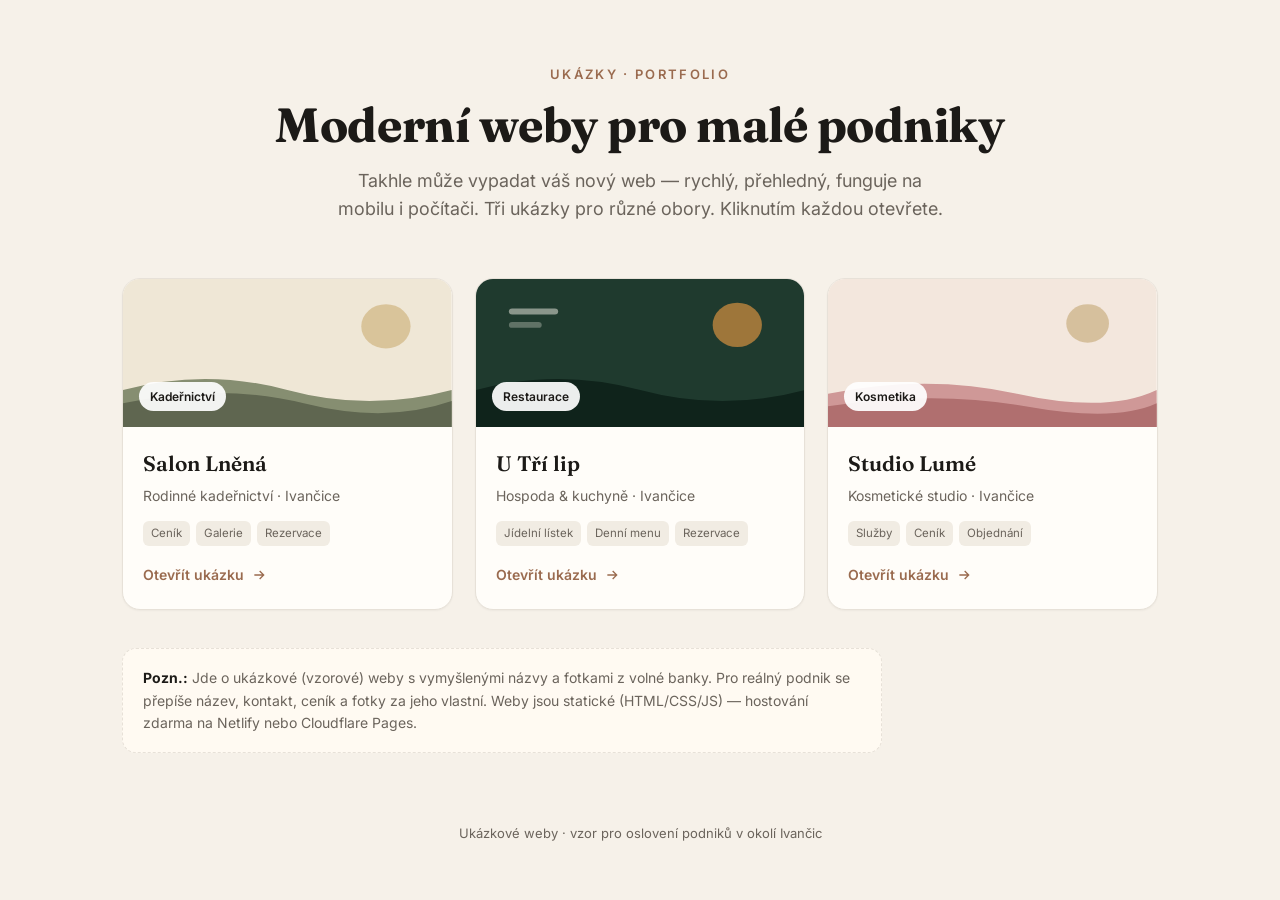
==== index.html @ eddeaa89 "Ukázkové weby: kadeřnictví, restaurace, kosmetika" ====
<!doctype html>
<html lang="cs">
<head>
<meta charset="utf-8">
<meta name="viewport" content="width=device-width,initial-scale=1">
<title>Ukázkové weby — moderní weby pro malé podniky</title>
<link rel="preconnect" href="https://fonts.googleapis.com">
<link rel="preconnect" href="https://fonts.gstatic.com" crossorigin>
<link href="https://fonts.googleapis.com/css2?family=Fraunces:opsz,wght@9..144,400;9..144,600;9..144,700&family=Inter:wght@400;500;600&display=swap" rel="stylesheet">
<style>
  :root{
    --ink:#1c1a17; --muted:#6b645c; --line:#e7e1d8;
    --bg:#f6f1e9; --card:#fffdf9; --accent:#9a6b4f;
  }
  *{box-sizing:border-box}
  body{margin:0;font-family:Inter,system-ui,Segoe UI,Arial,sans-serif;color:var(--ink);
    background:var(--bg);line-height:1.6;-webkit-font-smoothing:antialiased}
  .wrap{max-width:1080px;margin:0 auto;padding:0 22px}

  header{padding:64px 0 36px;text-align:center}
  .eyebrow{font-size:13px;letter-spacing:.18em;text-transform:uppercase;color:var(--accent);font-weight:600;margin:0 0 14px}
  h1{font-family:Fraunces,Georgia,serif;font-weight:700;font-size:clamp(30px,5vw,48px);line-height:1.08;margin:0 0 16px;letter-spacing:-.01em}
  .lead{max-width:620px;margin:0 auto;color:var(--muted);font-size:clamp(16px,2vw,18px)}

  .grid{display:grid;grid-template-columns:repeat(3,1fr);gap:22px;padding:18px 0 8px}
  @media(max-width:880px){.grid{grid-template-columns:1fr;max-width:460px;margin:0 auto}}

  .card{background:var(--card);border:1px solid var(--line);border-radius:18px;overflow:hidden;
    display:flex;flex-direction:column;text-decoration:none;color:inherit;
    box-shadow:0 1px 2px rgba(0,0,0,.04);transition:transform .18s ease,box-shadow .18s ease}
  .card:hover{transform:translateY(-4px);box-shadow:0 14px 30px rgba(0,0,0,.10)}
  .thumb{height:148px;position:relative;display:flex;align-items:flex-end;padding:16px}
  .thumb svg{position:absolute;inset:0;width:100%;height:100%}
  .tag{position:relative;z-index:1;background:rgba(255,255,255,.92);color:#1c1a17;
    font-size:12px;font-weight:600;padding:5px 11px;border-radius:999px}
  .body{padding:20px 20px 22px}
  .body h2{font-family:Fraunces,Georgia,serif;font-weight:600;font-size:21px;margin:0 0 4px}
  .body .sub{color:var(--muted);font-size:14px;margin:0 0 14px}
  .meta{display:flex;flex-wrap:wrap;gap:6px;margin-bottom:16px}
  .chip{font-size:11.5px;color:var(--muted);background:#f1ece3;border-radius:6px;padding:3px 8px}
  .open{display:inline-flex;align-items:center;gap:7px;font-weight:600;font-size:14px;color:var(--accent)}
  .open svg{width:16px;height:16px}

  .note{margin:30px 0 70px;padding:18px 20px;border:1px dashed var(--line);border-radius:14px;
    background:#fffaf2;color:var(--muted);font-size:14px;max-width:760px}
  .note b{color:var(--ink)}
  footer{padding:0 0 50px;text-align:center;color:var(--muted);font-size:13px}
</style>
</head>
<body>
<div class="wrap">
  <header>
    <p class="eyebrow">Ukázky · Portfolio</p>
    <h1>Moderní weby pro malé podniky</h1>
    <p class="lead">Takhle může vypadat váš nový web — rychlý, přehledný, funguje na mobilu
      i počítači. Tři ukázky pro různé obory. Kliknutím každou otevřete.</p>
  </header>

  <div class="grid">

    <!-- KADEŘNICTVÍ -->
    <a class="card" href="kadernictvi/index.html">
      <div class="thumb">
        <svg viewBox="0 0 400 200" preserveAspectRatio="none" xmlns="http://www.w3.org/2000/svg">
          <rect width="400" height="200" fill="#efe7d6"/>
          <path d="M0 150 Q100 120 200 150 T400 150 V200 H0 Z" fill="#7c8466" opacity=".9"/>
          <path d="M0 168 Q120 140 220 168 T400 165 V200 H0 Z" fill="#5f6650"/>
          <circle cx="320" cy="64" r="30" fill="#c9a86a" opacity=".55"/>
        </svg>
        <span class="tag">Kadeřnictví</span>
      </div>
      <div class="body">
        <h2>Salon Lněná</h2>
        <p class="sub">Rodinné kadeřnictví · Ivančice</p>
        <div class="meta"><span class="chip">Ceník</span><span class="chip">Galerie</span><span class="chip">Rezervace</span></div>
        <span class="open">Otevřít ukázku
          <svg viewBox="0 0 24 24" fill="none" stroke="currentColor" stroke-width="2"><path d="M5 12h14M13 6l6 6-6 6"/></svg>
        </span>
      </div>
    </a>

    <!-- RESTAURACE -->
    <a class="card" href="restaurace/index.html">
      <div class="thumb">
        <svg viewBox="0 0 400 200" preserveAspectRatio="none" xmlns="http://www.w3.org/2000/svg">
          <rect width="400" height="200" fill="#1f3a2e"/>
          <path d="M0 150 Q100 120 200 150 T400 150 V200 H0 Z" fill="#0f231b"/>
          <circle cx="318" cy="62" r="30" fill="#c98a3e" opacity=".75"/>
          <rect x="40" y="40" width="60" height="8" rx="4" fill="#f6f1e7" opacity=".5"/>
          <rect x="40" y="58" width="40" height="8" rx="4" fill="#f6f1e7" opacity=".3"/>
        </svg>
        <span class="tag">Restaurace</span>
      </div>
      <div class="body">
        <h2>U Tří lip</h2>
        <p class="sub">Hospoda &amp; kuchyně · Ivančice</p>
        <div class="meta"><span class="chip">Jídelní lístek</span><span class="chip">Denní menu</span><span class="chip">Rezervace</span></div>
        <span class="open">Otevřít ukázku
          <svg viewBox="0 0 24 24" fill="none" stroke="currentColor" stroke-width="2"><path d="M5 12h14M13 6l6 6-6 6"/></svg>
        </span>
      </div>
    </a>

    <!-- KOSMETIKA -->
    <a class="card" href="kosmetika/index.html">
      <div class="thumb">
        <svg viewBox="0 0 400 200" preserveAspectRatio="none" xmlns="http://www.w3.org/2000/svg">
          <rect width="400" height="200" fill="#f3e7dd"/>
          <path d="M0 155 Q120 128 230 155 T400 150 V200 H0 Z" fill="#c98b8b" opacity=".85"/>
          <path d="M0 172 Q130 150 240 172 T400 168 V200 H0 Z" fill="#b06f6f"/>
          <circle cx="316" cy="60" r="26" fill="#c0a06a" opacity=".55"/>
        </svg>
        <span class="tag">Kosmetika</span>
      </div>
      <div class="body">
        <h2>Studio Lumé</h2>
        <p class="sub">Kosmetické studio · Ivančice</p>
        <div class="meta"><span class="chip">Služby</span><span class="chip">Ceník</span><span class="chip">Objednání</span></div>
        <span class="open">Otevřít ukázku
          <svg viewBox="0 0 24 24" fill="none" stroke="currentColor" stroke-width="2"><path d="M5 12h14M13 6l6 6-6 6"/></svg>
        </span>
      </div>
    </a>

  </div>

  <div class="note">
    <b>Pozn.:</b> Jde o ukázkové (vzorové) weby s vymyšlenými názvy a fotkami z volné banky.
    Pro reálný podnik se přepíše název, kontakt, ceník a fotky za jeho vlastní. Weby jsou statické
    (HTML/CSS/JS) — hostování zdarma na Netlify nebo Cloudflare Pages.
  </div>

  <footer>Ukázkové weby · vzor pro oslovení podniků v okolí Ivančic</footer>
</div>
</body>
</html>
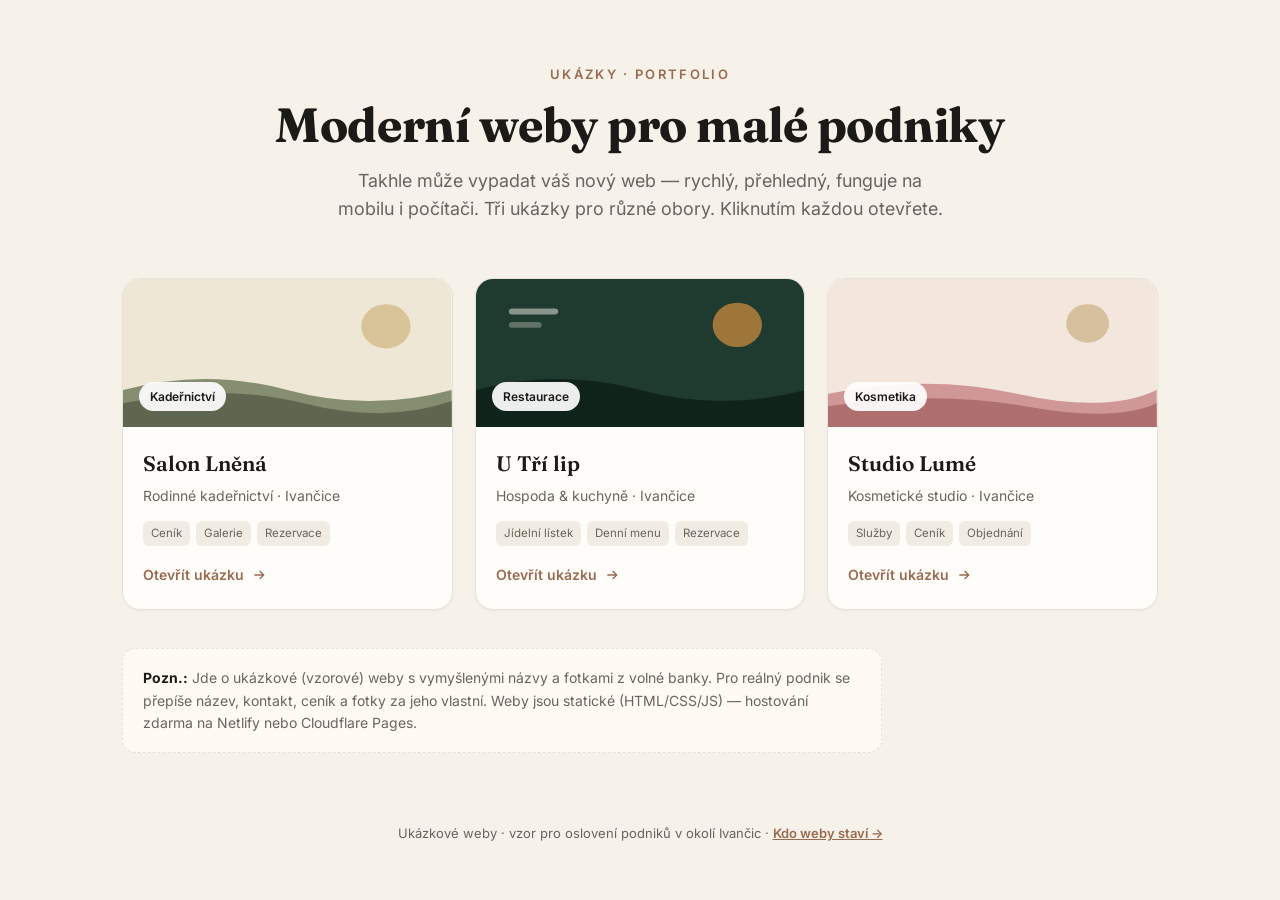
==== commit 2c2e03c5: "Pridat vizitku /o-mne/ (Matej Dadak - weby pro mistni firmy) + odkaz z rozcestniku" ====
--- a/index.html
+++ b/index.html
@@ -130,7 +130,8 @@
     (HTML/CSS/JS) — hostování zdarma na Netlify nebo Cloudflare Pages.
   </div>
 
-  <footer>Ukázkové weby · vzor pro oslovení podniků v okolí Ivančic</footer>
+  <footer>Ukázkové weby · vzor pro oslovení podniků v okolí Ivančic ·
+    <a href="o-mne/" style="color:var(--accent);font-weight:600">Kdo weby staví →</a></footer>
 </div>
 </body>
 </html>
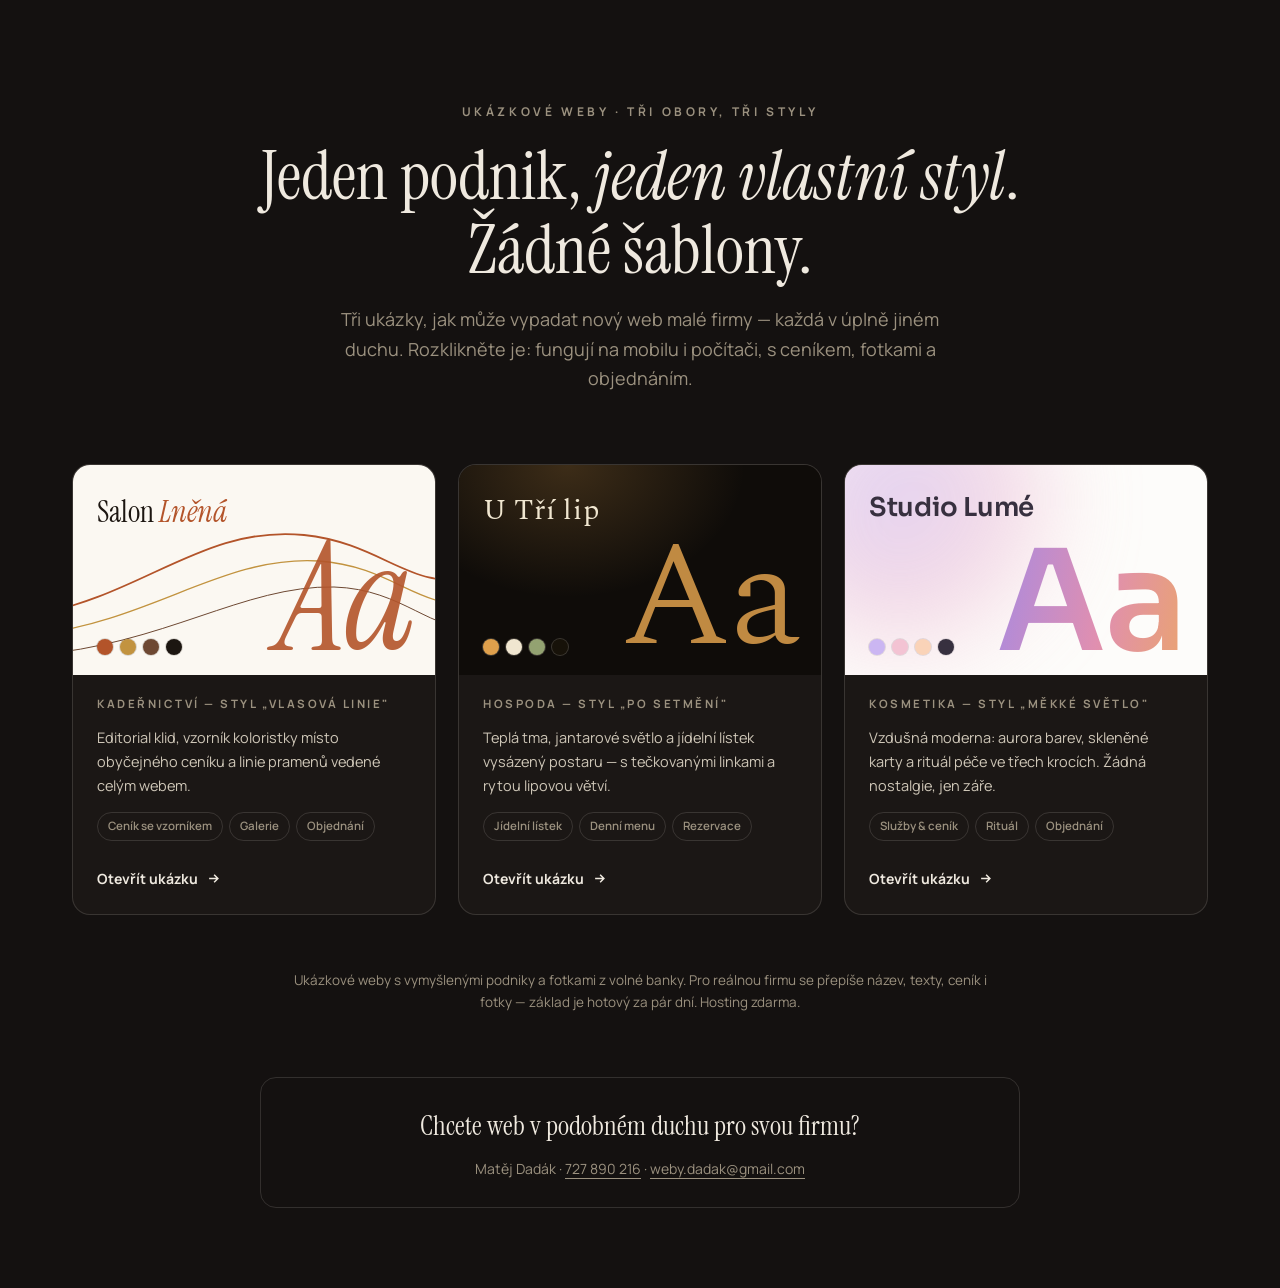
==== commit 2482c54f: "Redesign: tři výrazně odlišné styly (Vlasová linie / Po setmění / Měkké světlo) + rozcestník-galerie" ====
--- a/index.html
+++ b/index.html
@@ -2,136 +2,214 @@
 <html lang="cs">
 <head>
 <meta charset="utf-8">
-<meta name="viewport" content="width=device-width,initial-scale=1">
-<title>Ukázkové weby — moderní weby pro malé podniky</title>
+<meta name="viewport" content="width=device-width, initial-scale=1">
+<title>Tři ukázkové weby — moderní stránky pro malé podniky</title>
+<meta name="description" content="Tři ukázky, tři různé styly: kadeřnictví, hospoda a kosmetické studio. Takhle může vypadat nový web vaší firmy.">
 <link rel="preconnect" href="https://fonts.googleapis.com">
 <link rel="preconnect" href="https://fonts.gstatic.com" crossorigin>
-<link href="https://fonts.googleapis.com/css2?family=Fraunces:opsz,wght@9..144,400;9..144,600;9..144,700&family=Inter:wght@400;500;600&display=swap" rel="stylesheet">
+<link href="https://fonts.googleapis.com/css2?family=Instrument+Serif:ital@0;1&family=Spectral:ital,wght@0,300;0,400;1,300&family=Sora:wght@400;600&family=Manrope:wght@400;500;700&display=swap" rel="stylesheet">
 <style>
   :root{
-    --ink:#1c1a17; --muted:#6b645c; --line:#e7e1d8;
-    --bg:#f6f1e9; --card:#fffdf9; --accent:#9a6b4f;
-  }
-  *{box-sizing:border-box}
-  body{margin:0;font-family:Inter,system-ui,Segoe UI,Arial,sans-serif;color:var(--ink);
-    background:var(--bg);line-height:1.6;-webkit-font-smoothing:antialiased}
-  .wrap{max-width:1080px;margin:0 auto;padding:0 22px}
-
-  header{padding:64px 0 36px;text-align:center}
-  .eyebrow{font-size:13px;letter-spacing:.18em;text-transform:uppercase;color:var(--accent);font-weight:600;margin:0 0 14px}
-  h1{font-family:Fraunces,Georgia,serif;font-weight:700;font-size:clamp(30px,5vw,48px);line-height:1.08;margin:0 0 16px;letter-spacing:-.01em}
-  .lead{max-width:620px;margin:0 auto;color:var(--muted);font-size:clamp(16px,2vw,18px)}
-
-  .grid{display:grid;grid-template-columns:repeat(3,1fr);gap:22px;padding:18px 0 8px}
-  @media(max-width:880px){.grid{grid-template-columns:1fr;max-width:460px;margin:0 auto}}
-
-  .card{background:var(--card);border:1px solid var(--line);border-radius:18px;overflow:hidden;
-    display:flex;flex-direction:column;text-decoration:none;color:inherit;
-    box-shadow:0 1px 2px rgba(0,0,0,.04);transition:transform .18s ease,box-shadow .18s ease}
-  .card:hover{transform:translateY(-4px);box-shadow:0 14px 30px rgba(0,0,0,.10)}
-  .thumb{height:148px;position:relative;display:flex;align-items:flex-end;padding:16px}
-  .thumb svg{position:absolute;inset:0;width:100%;height:100%}
-  .tag{position:relative;z-index:1;background:rgba(255,255,255,.92);color:#1c1a17;
-    font-size:12px;font-weight:600;padding:5px 11px;border-radius:999px}
-  .body{padding:20px 20px 22px}
-  .body h2{font-family:Fraunces,Georgia,serif;font-weight:600;font-size:21px;margin:0 0 4px}
-  .body .sub{color:var(--muted);font-size:14px;margin:0 0 14px}
-  .meta{display:flex;flex-wrap:wrap;gap:6px;margin-bottom:16px}
-  .chip{font-size:11.5px;color:var(--muted);background:#f1ece3;border-radius:6px;padding:3px 8px}
-  .open{display:inline-flex;align-items:center;gap:7px;font-weight:600;font-size:14px;color:var(--accent)}
-  .open svg{width:16px;height:16px}
-
-  .note{margin:30px 0 70px;padding:18px 20px;border:1px dashed var(--line);border-radius:14px;
-    background:#fffaf2;color:var(--muted);font-size:14px;max-width:760px}
-  .note b{color:var(--ink)}
-  footer{padding:0 0 50px;text-align:center;color:var(--muted);font-size:13px}
+    --wall:#141110; --wall-2:#1b1715; --text:#efe9df; --mut:#9b917f;
+    --line:rgba(239,233,223,.14);
+  }
+  *{ box-sizing:border-box; }
+  body{
+    margin:0; background:var(--wall); color:var(--text);
+    font-family:"Manrope", system-ui, sans-serif; font-size:16px; line-height:1.65;
+    -webkit-font-smoothing:antialiased; overflow-x:hidden;
+  }
+  a{ color:inherit; }
+
+  header{
+    text-align:center; padding:clamp(52px,8vw,104px) 22px clamp(34px,5vw,60px);
+  }
+  .eyebrow{
+    font-size:12px; letter-spacing:.3em; text-transform:uppercase;
+    color:var(--mut); margin:0 0 18px; font-weight:700;
+  }
+  h1{
+    font-family:"Instrument Serif", Georgia, serif; font-weight:400;
+    font-size:clamp(36px,5.6vw,68px); line-height:1.08; margin:0 0 18px;
+  }
+  h1 em{ font-style:italic; }
+  .lead{ max-width:56ch; margin:0 auto; color:var(--mut); font-size:clamp(15.5px,1.7vw,18px); }
+
+  .grid{
+    display:grid; grid-template-columns:repeat(3,1fr); gap:22px;
+    max-width:1180px; margin:0 auto; padding:10px 22px 26px;
+  }
+  @media (max-width: 960px){ .grid{ grid-template-columns:1fr; max-width:520px; } }
+
+  .exhibit{
+    display:flex; flex-direction:column; text-decoration:none;
+    border-radius:18px; overflow:hidden;
+    border:1px solid var(--line);
+    background:var(--wall-2);
+    transition:transform .25s ease, box-shadow .25s ease;
+  }
+  .exhibit:hover{ transform:translateY(-6px); box-shadow:0 30px 60px rgba(0,0,0,.45); }
+  .exhibit:focus-visible{ outline:2px solid var(--text); outline-offset:3px; }
+
+  /* náhledová „stěna" karty — každý web ve svém světě */
+  .spec{ position:relative; height:210px; padding:22px 24px; overflow:hidden; }
+  .spec .aa{ position:absolute; right:20px; bottom:2px; line-height:1; }
+  .spec .name{ position:relative; z-index:2; margin:0; }
+  .spec .dots{ position:absolute; left:24px; bottom:20px; display:flex; gap:7px; z-index:2; }
+  .spec .dots i{ width:16px; height:16px; border-radius:50%; display:block; }
+
+  /* 1 · Lněná */
+  .spec--lnena{ background:#fbf8f2; color:#1c1611; }
+  .spec--lnena .name{ font-family:"Instrument Serif", serif; font-size:30px; font-weight:400; }
+  .spec--lnena .name em{ color:#b3542a; }
+  .spec--lnena .aa{ font-family:"Instrument Serif", serif; font-style:italic; font-size:150px; color:#b3542a; opacity:.9; }
+  .spec--lnena svg{ position:absolute; inset:0; width:100%; height:100%; }
+  .spec--lnena .dots i{ box-shadow:0 0 0 1px rgba(28,22,17,.15); }
+
+  /* 2 · Lípy */
+  .spec--lipy{ background:#0f0c09; color:#f0e6d0; }
+  .spec--lipy .name{ font-family:"Spectral", serif; font-size:29px; font-weight:400; letter-spacing:.02em; }
+  .spec--lipy .aa{ font-family:"Spectral", serif; font-weight:300; font-size:150px; color:#dfa04c; opacity:.85; }
+  .spec--lipy::before{
+    content:""; position:absolute; inset:0;
+    background:radial-gradient(70% 90% at 30% 0%, rgba(223,160,76,.22), transparent 70%);
+  }
+  .spec--lipy .dots i{ box-shadow:0 0 0 1px rgba(240,230,208,.2); }
+
+  /* 3 · Lumé */
+  .spec--lume{ background:#fdfcfa; color:#37303f; }
+  .spec--lume .name{ font-family:"Sora", sans-serif; font-size:26px; font-weight:600; letter-spacing:-.01em; }
+  .spec--lume .aa{ font-family:"Sora", sans-serif; font-weight:600; font-size:140px;
+    background:linear-gradient(100deg,#a98ae0,#e08fb0 55%,#eaa46e);
+    -webkit-background-clip:text; background-clip:text; color:transparent; }
+  .spec--lume::before{
+    content:""; position:absolute; width:280px; height:280px; left:-70px; top:-90px;
+    border-radius:50%; filter:blur(46px); opacity:.6;
+    background:radial-gradient(circle at 40% 40%, #cbb6f2, #f3c3d3 60%, transparent 75%);
+  }
+  .spec--lume .dots i{ box-shadow:0 0 0 1px rgba(55,48,63,.12); }
+
+  .body{ padding:20px 24px 24px; display:flex; flex-direction:column; gap:12px; flex:1; }
+  .style-tag{
+    font-size:11.5px; font-weight:700; letter-spacing:.22em; text-transform:uppercase;
+    color:var(--mut); margin:0;
+  }
+  .desc{ margin:0; color:#cfc7b8; font-size:14.5px; }
+  .chips{ display:flex; flex-wrap:wrap; gap:6px; margin-top:2px; }
+  .chips span{
+    font-size:11.5px; font-weight:600; color:var(--mut);
+    border:1px solid var(--line); border-radius:999px; padding:4px 10px;
+  }
+  .open{
+    margin-top:auto; padding-top:14px;
+    font-weight:700; font-size:14px; display:inline-flex; align-items:center; gap:8px;
+  }
+  .open svg{ width:15px; height:15px; transition:transform .2s ease; }
+  .exhibit:hover .open svg{ transform:translateX(4px); }
+
+  .note{
+    max-width:760px; margin:28px auto 0; padding:0 22px;
+    text-align:center; color:var(--mut); font-size:13.5px;
+  }
+  .contact{
+    max-width:760px; margin:clamp(36px,6vw,64px) auto clamp(48px,7vw,80px);
+    padding:26px 28px; text-align:center;
+    border:1px solid var(--line); border-radius:16px;
+  }
+  .contact p{ margin:0 0 6px; font-family:"Instrument Serif", serif; font-size:clamp(21px,2.6vw,27px); }
+  .contact small{ color:var(--mut); font-size:14px; }
+  .contact a{ text-decoration:none; border-bottom:1px solid var(--mut); }
+  .contact a:hover{ border-bottom-color:var(--text); }
 </style>
 </head>
 <body>
-<div class="wrap">
-  <header>
-    <p class="eyebrow">Ukázky · Portfolio</p>
-    <h1>Moderní weby pro malé podniky</h1>
-    <p class="lead">Takhle může vypadat váš nový web — rychlý, přehledný, funguje na mobilu
-      i počítači. Tři ukázky pro různé obory. Kliknutím každou otevřete.</p>
-  </header>
-
-  <div class="grid">
-
-    <!-- KADEŘNICTVÍ -->
-    <a class="card" href="kadernictvi/index.html">
-      <div class="thumb">
-        <svg viewBox="0 0 400 200" preserveAspectRatio="none" xmlns="http://www.w3.org/2000/svg">
-          <rect width="400" height="200" fill="#efe7d6"/>
-          <path d="M0 150 Q100 120 200 150 T400 150 V200 H0 Z" fill="#7c8466" opacity=".9"/>
-          <path d="M0 168 Q120 140 220 168 T400 165 V200 H0 Z" fill="#5f6650"/>
-          <circle cx="320" cy="64" r="30" fill="#c9a86a" opacity=".55"/>
-        </svg>
-        <span class="tag">Kadeřnictví</span>
-      </div>
-      <div class="body">
-        <h2>Salon Lněná</h2>
-        <p class="sub">Rodinné kadeřnictví · Ivančice</p>
-        <div class="meta"><span class="chip">Ceník</span><span class="chip">Galerie</span><span class="chip">Rezervace</span></div>
-        <span class="open">Otevřít ukázku
-          <svg viewBox="0 0 24 24" fill="none" stroke="currentColor" stroke-width="2"><path d="M5 12h14M13 6l6 6-6 6"/></svg>
-        </span>
-      </div>
-    </a>
-
-    <!-- RESTAURACE -->
-    <a class="card" href="restaurace/index.html">
-      <div class="thumb">
-        <svg viewBox="0 0 400 200" preserveAspectRatio="none" xmlns="http://www.w3.org/2000/svg">
-          <rect width="400" height="200" fill="#1f3a2e"/>
-          <path d="M0 150 Q100 120 200 150 T400 150 V200 H0 Z" fill="#0f231b"/>
-          <circle cx="318" cy="62" r="30" fill="#c98a3e" opacity=".75"/>
-          <rect x="40" y="40" width="60" height="8" rx="4" fill="#f6f1e7" opacity=".5"/>
-          <rect x="40" y="58" width="40" height="8" rx="4" fill="#f6f1e7" opacity=".3"/>
-        </svg>
-        <span class="tag">Restaurace</span>
-      </div>
-      <div class="body">
-        <h2>U Tří lip</h2>
-        <p class="sub">Hospoda &amp; kuchyně · Ivančice</p>
-        <div class="meta"><span class="chip">Jídelní lístek</span><span class="chip">Denní menu</span><span class="chip">Rezervace</span></div>
-        <span class="open">Otevřít ukázku
-          <svg viewBox="0 0 24 24" fill="none" stroke="currentColor" stroke-width="2"><path d="M5 12h14M13 6l6 6-6 6"/></svg>
-        </span>
-      </div>
-    </a>
-
-    <!-- KOSMETIKA -->
-    <a class="card" href="kosmetika/index.html">
-      <div class="thumb">
-        <svg viewBox="0 0 400 200" preserveAspectRatio="none" xmlns="http://www.w3.org/2000/svg">
-          <rect width="400" height="200" fill="#f3e7dd"/>
-          <path d="M0 155 Q120 128 230 155 T400 150 V200 H0 Z" fill="#c98b8b" opacity=".85"/>
-          <path d="M0 172 Q130 150 240 172 T400 168 V200 H0 Z" fill="#b06f6f"/>
-          <circle cx="316" cy="60" r="26" fill="#c0a06a" opacity=".55"/>
-        </svg>
-        <span class="tag">Kosmetika</span>
-      </div>
-      <div class="body">
-        <h2>Studio Lumé</h2>
-        <p class="sub">Kosmetické studio · Ivančice</p>
-        <div class="meta"><span class="chip">Služby</span><span class="chip">Ceník</span><span class="chip">Objednání</span></div>
-        <span class="open">Otevřít ukázku
-          <svg viewBox="0 0 24 24" fill="none" stroke="currentColor" stroke-width="2"><path d="M5 12h14M13 6l6 6-6 6"/></svg>
-        </span>
-      </div>
-    </a>
-
-  </div>
-
-  <div class="note">
-    <b>Pozn.:</b> Jde o ukázkové (vzorové) weby s vymyšlenými názvy a fotkami z volné banky.
-    Pro reálný podnik se přepíše název, kontakt, ceník a fotky za jeho vlastní. Weby jsou statické
-    (HTML/CSS/JS) — hostování zdarma na Netlify nebo Cloudflare Pages.
-  </div>
-
-  <footer>Ukázkové weby · vzor pro oslovení podniků v okolí Ivančic ·
-    <a href="o-mne/" style="color:var(--accent);font-weight:600">Kdo weby staví →</a></footer>
+
+<header>
+  <p class="eyebrow">Ukázkové weby · tři obory, tři styly</p>
+  <h1>Jeden podnik, <em>jeden vlastní styl</em>.<br>Žádné šablony.</h1>
+  <p class="lead">Tři ukázky, jak může vypadat nový web malé firmy — každá v úplně jiném
+  duchu. Rozklikněte je: fungují na mobilu i počítači, s ceníkem, fotkami a objednáním.</p>
+</header>
+
+<div class="grid">
+
+  <!-- 1 · KADEŘNICTVÍ -->
+  <a class="exhibit" href="kadernictvi/index.html">
+    <div class="spec spec--lnena">
+      <svg viewBox="0 0 400 210" preserveAspectRatio="xMidYMid slice" aria-hidden="true">
+        <path d="M-20 150 C 90 130, 150 60, 250 70 C 330 78, 360 130, 420 110" fill="none" stroke="#b3542a" stroke-width="1.8"/>
+        <path d="M-20 170 C 100 155, 170 90, 265 96 C 340 101, 370 150, 420 135" fill="none" stroke="#c2933f" stroke-width="1.3"/>
+        <path d="M-20 190 C 110 180, 190 120, 280 122 C 350 124, 380 170, 420 160" fill="none" stroke="#6d4832" stroke-width="1"/>
+      </svg>
+      <p class="name">Salon <em>Lněná</em></p>
+      <span class="aa" aria-hidden="true">Aa</span>
+      <span class="dots" aria-hidden="true">
+        <i style="background:#b3542a"></i><i style="background:#c2933f"></i>
+        <i style="background:#6d4832"></i><i style="background:#1c1611"></i>
+      </span>
+    </div>
+    <div class="body">
+      <p class="style-tag">Kadeřnictví — styl „Vlasová linie"</p>
+      <p class="desc">Editorial klid, vzorník koloristky místo obyčejného ceníku
+      a linie pramenů vedené celým webem.</p>
+      <div class="chips"><span>Ceník se vzorníkem</span><span>Galerie</span><span>Objednání</span></div>
+      <span class="open">Otevřít ukázku
+        <svg viewBox="0 0 24 24" fill="none" stroke="currentColor" stroke-width="2.4"><path d="M5 12h14M13 6l6 6-6 6"/></svg>
+      </span>
+    </div>
+  </a>
+
+  <!-- 2 · HOSPODA -->
+  <a class="exhibit" href="restaurace/index.html">
+    <div class="spec spec--lipy">
+      <p class="name">U Tří lip</p>
+      <span class="aa" aria-hidden="true">Aa</span>
+      <span class="dots" aria-hidden="true">
+        <i style="background:#dfa04c"></i><i style="background:#f0e6d0"></i>
+        <i style="background:#93a271"></i><i style="background:#171209"></i>
+      </span>
+    </div>
+    <div class="body">
+      <p class="style-tag">Hospoda — styl „Po setmění"</p>
+      <p class="desc">Teplá tma, jantarové světlo a jídelní lístek vysázený postaru —
+      s tečkovanými linkami a rytou lipovou větví.</p>
+      <div class="chips"><span>Jídelní lístek</span><span>Denní menu</span><span>Rezervace</span></div>
+      <span class="open">Otevřít ukázku
+        <svg viewBox="0 0 24 24" fill="none" stroke="currentColor" stroke-width="2.4"><path d="M5 12h14M13 6l6 6-6 6"/></svg>
+      </span>
+    </div>
+  </a>
+
+  <!-- 3 · KOSMETIKA -->
+  <a class="exhibit" href="kosmetika/index.html">
+    <div class="spec spec--lume">
+      <p class="name">Studio Lumé</p>
+      <span class="aa" aria-hidden="true">Aa</span>
+      <span class="dots" aria-hidden="true">
+        <i style="background:#cbb6f2"></i><i style="background:#f3c3d3"></i>
+        <i style="background:#fad3b8"></i><i style="background:#37303f"></i>
+      </span>
+    </div>
+    <div class="body">
+      <p class="style-tag">Kosmetika — styl „Měkké světlo"</p>
+      <p class="desc">Vzdušná moderna: aurora barev, skleněné karty a rituál péče
+      ve třech krocích. Žádná nostalgie, jen záře.</p>
+      <div class="chips"><span>Služby &amp; ceník</span><span>Rituál</span><span>Objednání</span></div>
+      <span class="open">Otevřít ukázku
+        <svg viewBox="0 0 24 24" fill="none" stroke="currentColor" stroke-width="2.4"><path d="M5 12h14M13 6l6 6-6 6"/></svg>
+      </span>
+    </div>
+  </a>
+
 </div>
+
+<p class="note">Ukázkové weby s vymyšlenými podniky a fotkami z volné banky. Pro reálnou firmu
+se přepíše název, texty, ceník i fotky — základ je hotový za pár dní. Hosting zdarma.</p>
+
+<div class="contact">
+  <p>Chcete web v podobném duchu pro svou firmu?</p>
+  <small>Matěj Dadák · <a href="tel:+420727890216">727 890 216</a> · <a href="mailto:weby.dadak@gmail.com">weby.dadak@gmail.com</a></small>
+</div>
+
 </body>
 </html>
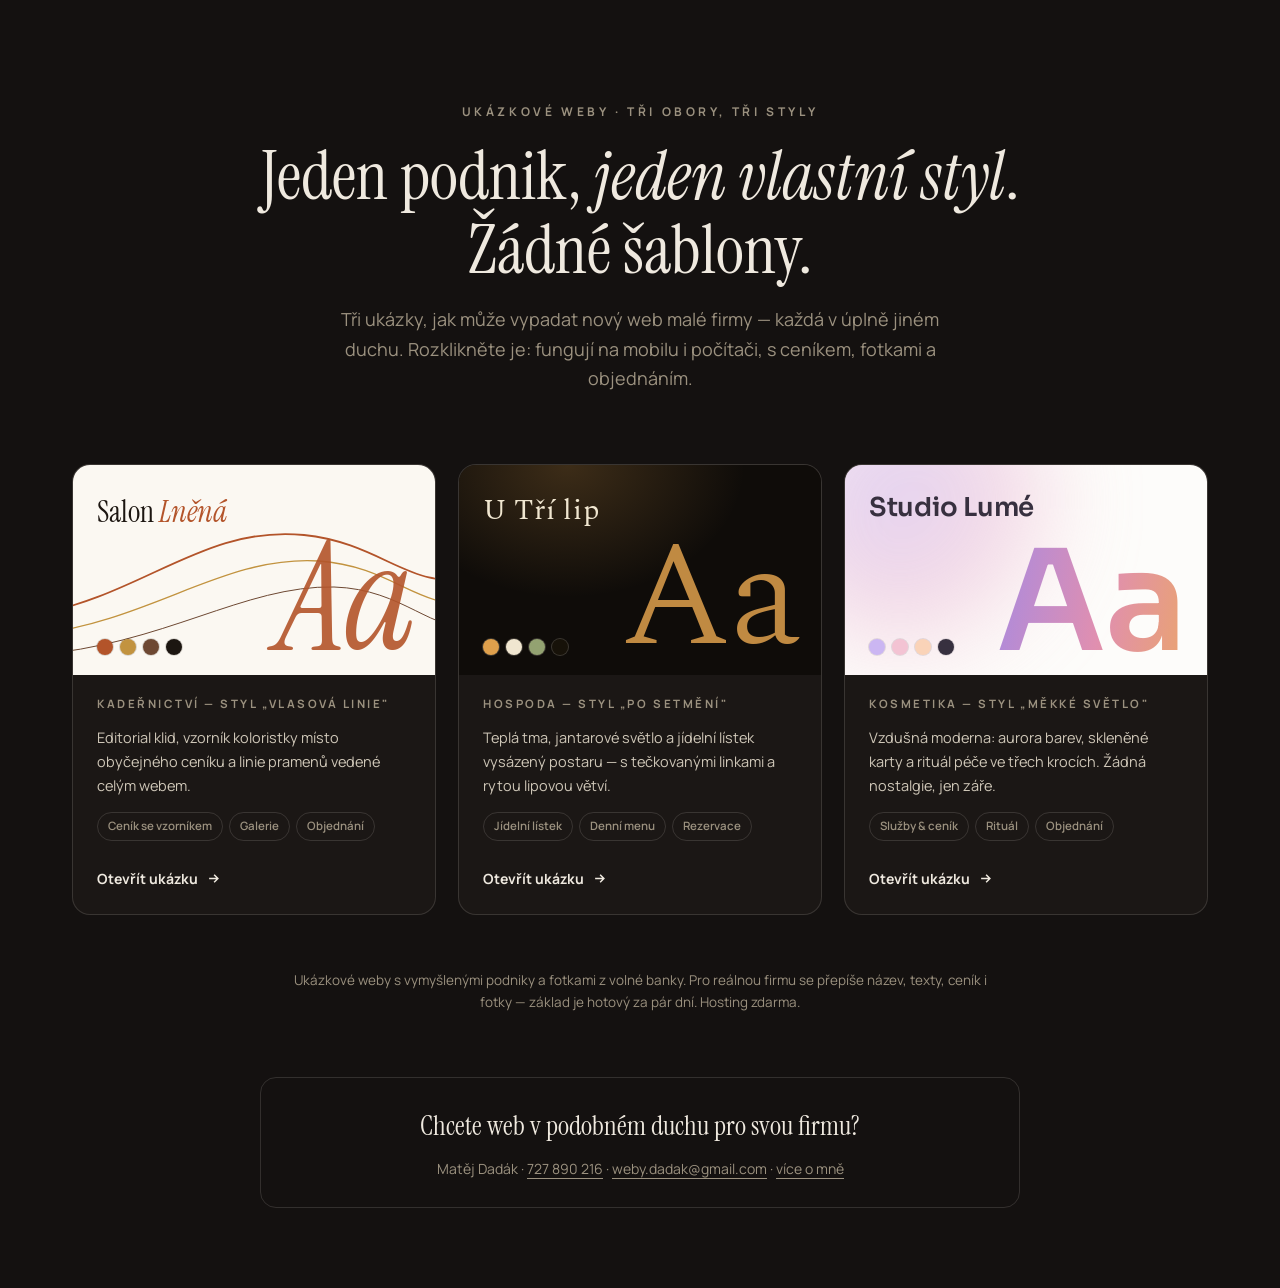
==== commit 63cbc1ae: "Rozcestnik: odkaz na vizitku /o-mne/ + oprava alt textu hero fotky" ====
--- a/index.html
+++ b/index.html
@@ -208,7 +208,7 @@
 
 <div class="contact">
   <p>Chcete web v podobném duchu pro svou firmu?</p>
-  <small>Matěj Dadák · <a href="tel:+420727890216">727 890 216</a> · <a href="mailto:weby.dadak@gmail.com">weby.dadak@gmail.com</a></small>
+  <small>Matěj Dadák · <a href="tel:+420727890216">727 890 216</a> · <a href="mailto:weby.dadak@gmail.com">weby.dadak@gmail.com</a> · <a href="o-mne/">více o mně</a></small>
 </div>
 
 </body>
